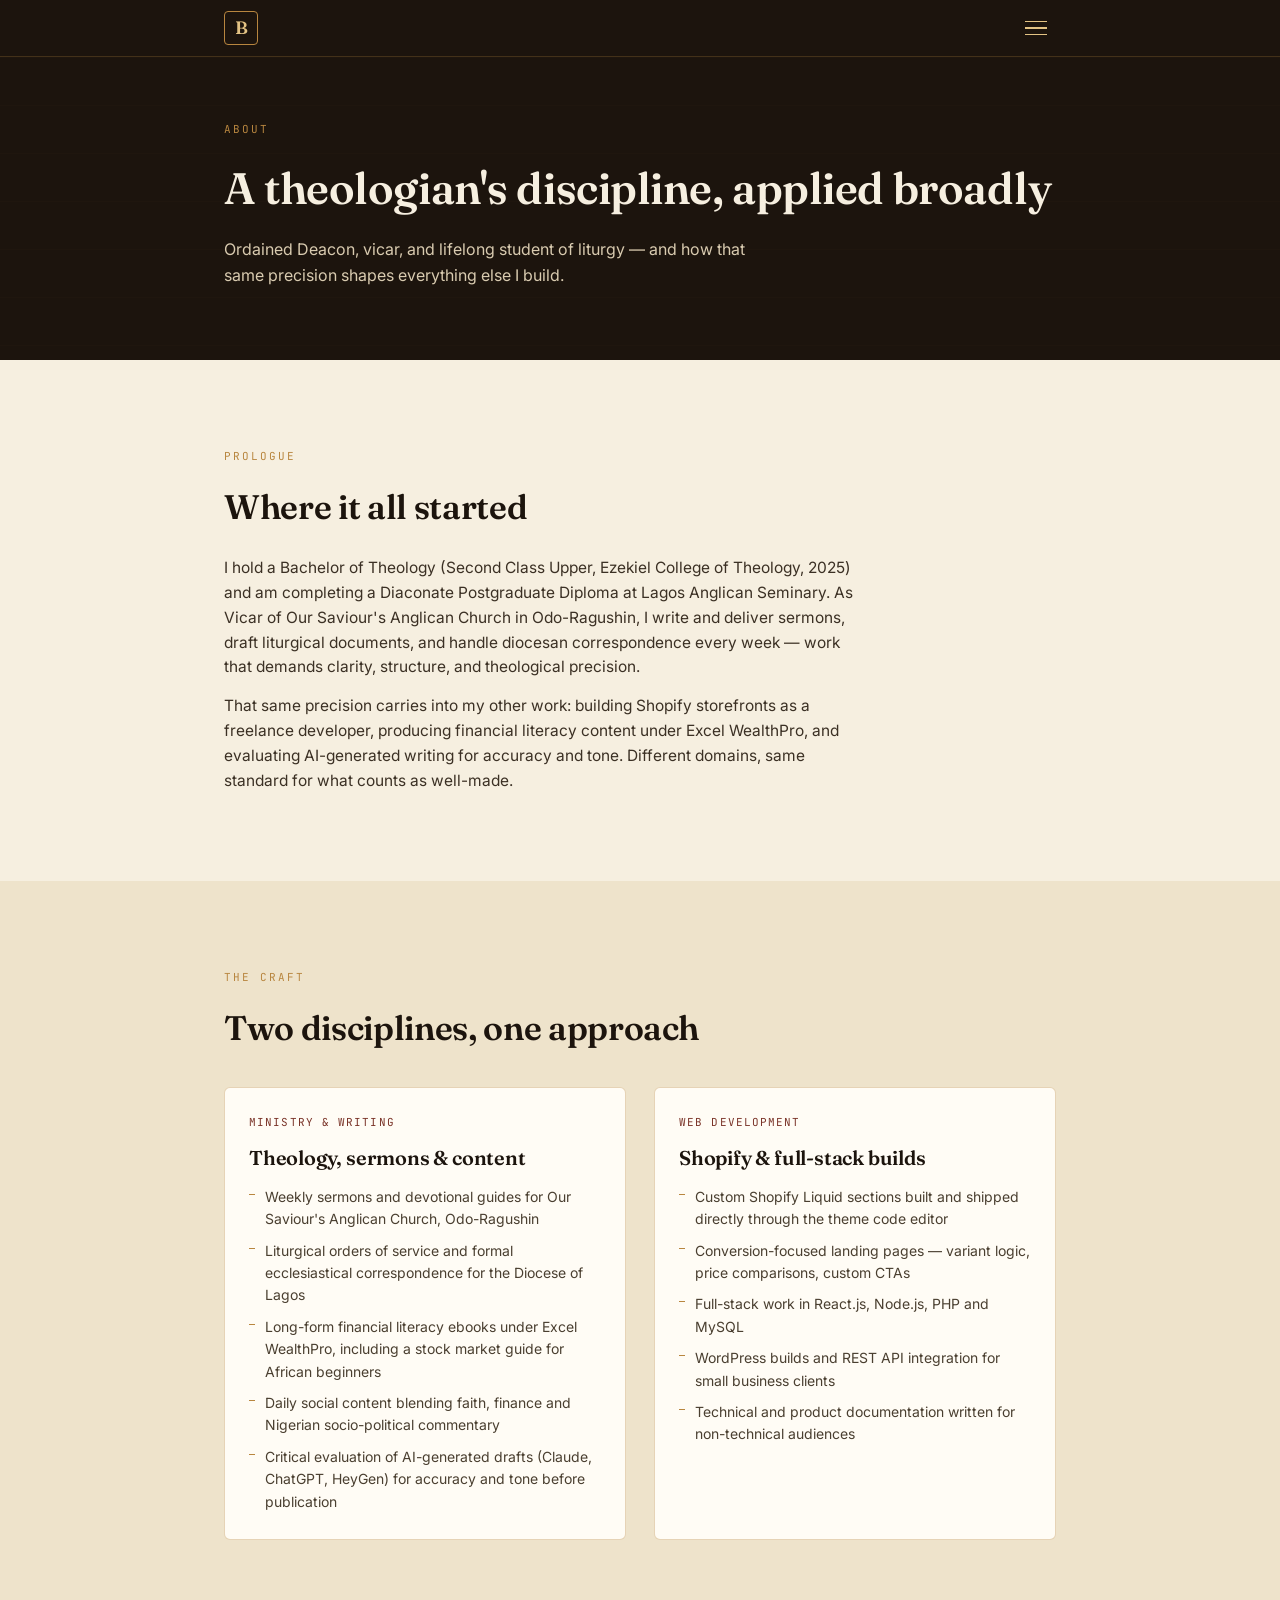
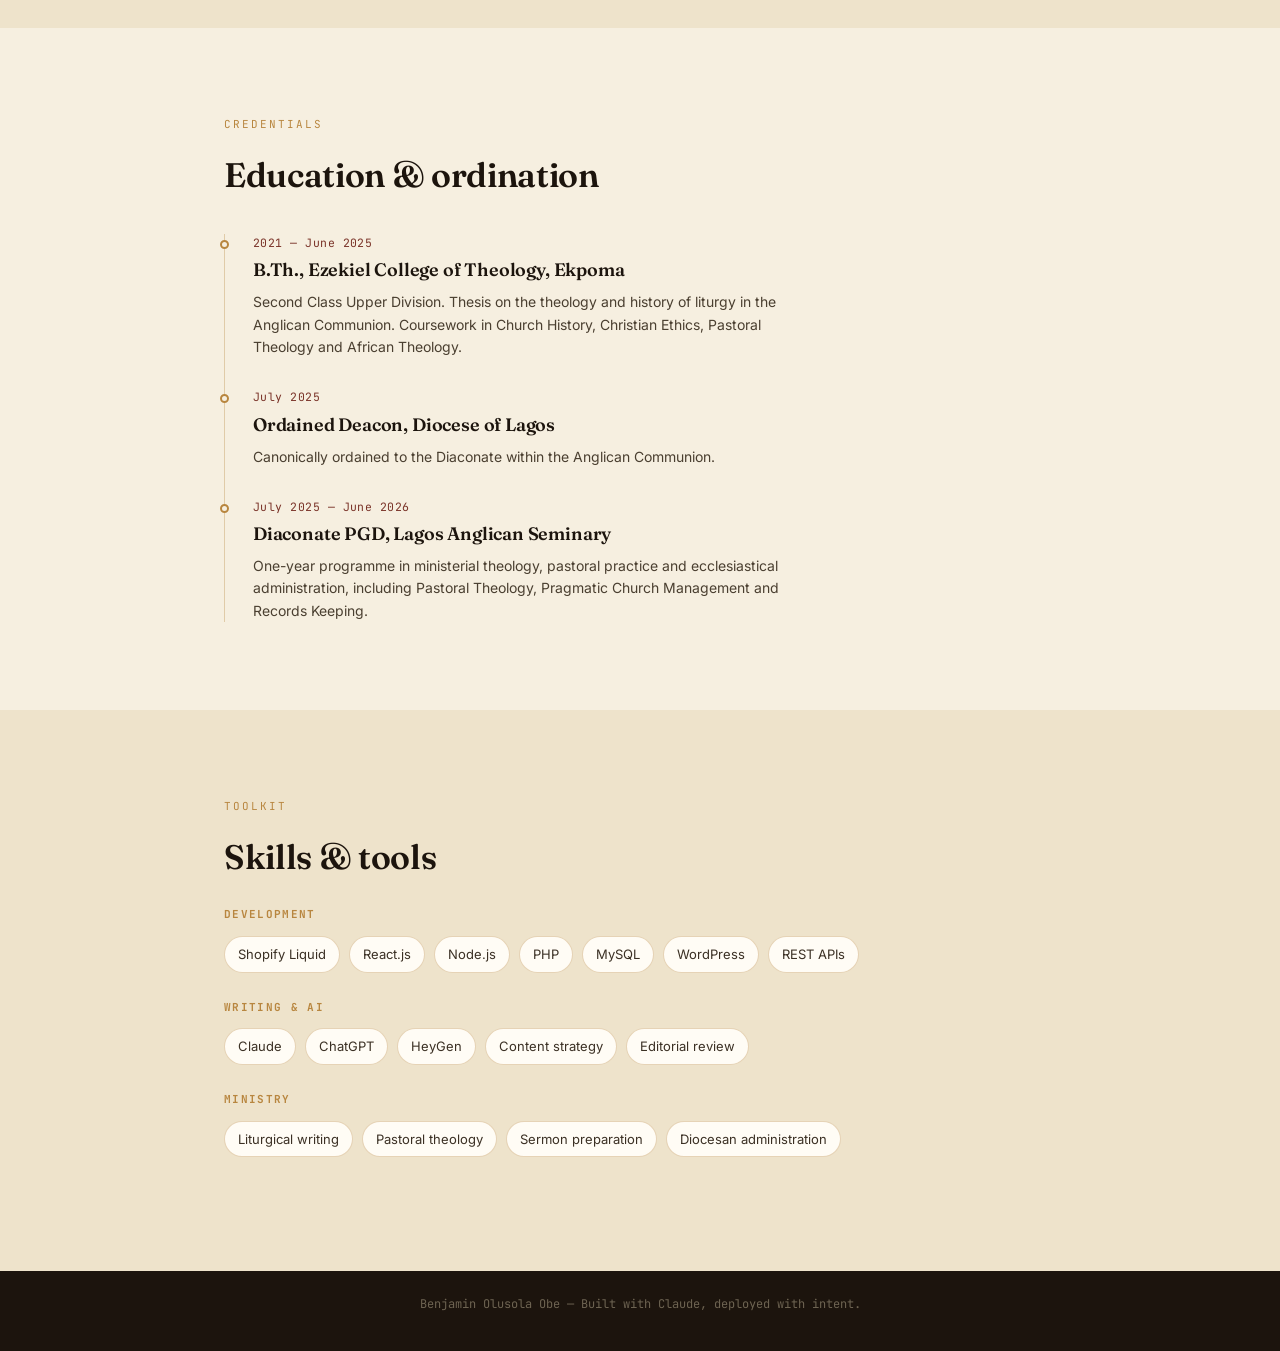
==== about.html @ 57262476 "Add files via upload" ====
<!DOCTYPE html>
<html lang="en">
<head>
<meta charset="UTF-8">
<meta name="viewport" content="width=device-width, initial-scale=1.0">
<title>About — Benjamin Olusola Obe</title>
<link rel="preconnect" href="https://fonts.googleapis.com">
<link rel="preconnect" href="https://fonts.gstatic.com" crossorigin>
<link href="https://fonts.googleapis.com/css2?family=Fraunces:opsz,wght@9..144,300..900&family=Inter:wght@400;500;600;700&family=JetBrains+Mono:wght@400;500;600&display=swap" rel="stylesheet">
<link rel="stylesheet" href="styles.css">
</head>
<body>

  <header class="nav-bar">
    <div class="wrap nav-inner">
      <a href="index.html" class="nav-brand">
        <span class="initial">B</span>
      </a>
      <button class="hamburger" id="hamburgerBtn" aria-label="Open menu" aria-expanded="false" aria-controls="navMenu">
        <span></span><span></span><span></span>
      </button>
    </div>
  </header>

  <nav class="nav-menu" id="navMenu" aria-hidden="true">
    <div class="nav-menu-inner">
      <a href="index.html" class="nav-link">Home</a>
      <a href="about.html" class="nav-link is-active">About</a>
      <a href="works.html" class="nav-link">Works</a>
      <a href="testimonials.html" class="nav-link">Testimonials</a>
      <a href="contact.html" class="nav-link">Contact</a>
      <div class="nav-menu-foot">
        <span class="eyebrow">Reach me</span>
        <a href="mailto:benjaminobe45@gmail.com">benjaminobe45@gmail.com</a>
      </div>
    </div>
  </nav>
  <div class="nav-overlay" id="navOverlay"></div>

  <header class="page-header">
    <div class="wrap">
      <span class="eyebrow">About</span>
      <h1>A theologian's discipline, applied broadly</h1>
      <p class="lede">Ordained Deacon, vicar, and lifelong student of liturgy — and how that same precision shapes everything else I build.</p>
    </div>
  </header>

  <!-- ============ PROLOGUE ============ -->
  <section>
    <div class="wrap reveal">
      <span class="eyebrow">Prologue</span>
      <h2 class="title">Where it all started</h2>
      <p class="body-text">I hold a Bachelor of Theology (Second Class Upper, Ezekiel College of Theology, 2025) and am completing a Diaconate Postgraduate Diploma at Lagos Anglican Seminary. As Vicar of Our Saviour's Anglican Church in Odo-Ragushin, I write and deliver sermons, draft liturgical documents, and handle diocesan correspondence every week — work that demands clarity, structure, and theological precision.</p>
      <p class="body-text" style="margin-top:14px;">That same precision carries into my other work: building Shopify storefronts as a freelance developer, producing financial literacy content under Excel WealthPro, and evaluating AI-generated writing for accuracy and tone. Different domains, same standard for what counts as well-made.</p>
    </div>
  </section>

  <!-- ============ THE CRAFT ============ -->
  <section style="background:var(--parchment-deep);">
    <div class="wrap reveal">
      <span class="eyebrow">The Craft</span>
      <h2 class="title">Two disciplines, one approach</h2>
      <div class="craft-grid">
        <div class="craft-card">
          <span class="tag">Ministry &amp; Writing</span>
          <h3>Theology, sermons &amp; content</h3>
          <ul>
            <li>Weekly sermons and devotional guides for Our Saviour's Anglican Church, Odo-Ragushin</li>
            <li>Liturgical orders of service and formal ecclesiastical correspondence for the Diocese of Lagos</li>
            <li>Long-form financial literacy ebooks under Excel WealthPro, including a stock market guide for African beginners</li>
            <li>Daily social content blending faith, finance and Nigerian socio-political commentary</li>
            <li>Critical evaluation of AI-generated drafts (Claude, ChatGPT, HeyGen) for accuracy and tone before publication</li>
          </ul>
        </div>
        <div class="craft-card">
          <span class="tag">Web Development</span>
          <h3>Shopify &amp; full-stack builds</h3>
          <ul>
            <li>Custom Shopify Liquid sections built and shipped directly through the theme code editor</li>
            <li>Conversion-focused landing pages — variant logic, price comparisons, custom CTAs</li>
            <li>Full-stack work in React.js, Node.js, PHP and MySQL</li>
            <li>WordPress builds and REST API integration for small business clients</li>
            <li>Technical and product documentation written for non-technical audiences</li>
          </ul>
        </div>
      </div>
    </div>
  </section>

  <!-- ============ CREDENTIALS ============ -->
  <section>
    <div class="wrap reveal">
      <span class="eyebrow">Credentials</span>
      <h2 class="title">Education &amp; ordination</h2>
      <div class="timeline">
        <div class="tl-item">
          <span class="tl-date">2021 — June 2025</span>
          <h3>B.Th., Ezekiel College of Theology, Ekpoma</h3>
          <p>Second Class Upper Division. Thesis on the theology and history of liturgy in the Anglican Communion. Coursework in Church History, Christian Ethics, Pastoral Theology and African Theology.</p>
        </div>
        <div class="tl-item">
          <span class="tl-date">July 2025</span>
          <h3>Ordained Deacon, Diocese of Lagos</h3>
          <p>Canonically ordained to the Diaconate within the Anglican Communion.</p>
        </div>
        <div class="tl-item">
          <span class="tl-date">July 2025 — June 2026</span>
          <h3>Diaconate PGD, Lagos Anglican Seminary</h3>
          <p>One-year programme in ministerial theology, pastoral practice and ecclesiastical administration, including Pastoral Theology, Pragmatic Church Management and Records Keeping.</p>
        </div>
      </div>
    </div>
  </section>

  <!-- ============ TOOLKIT ============ -->
  <section style="background:var(--parchment-deep);">
    <div class="wrap reveal">
      <span class="eyebrow">Toolkit</span>
      <h2 class="title">Skills &amp; tools</h2>

      <div class="toolkit-group">
        <h4>Development</h4>
        <div class="tag-row">
          <span class="tag-pill">Shopify Liquid</span>
          <span class="tag-pill">React.js</span>
          <span class="tag-pill">Node.js</span>
          <span class="tag-pill">PHP</span>
          <span class="tag-pill">MySQL</span>
          <span class="tag-pill">WordPress</span>
          <span class="tag-pill">REST APIs</span>
        </div>
      </div>

      <div class="toolkit-group">
        <h4>Writing &amp; AI</h4>
        <div class="tag-row">
          <span class="tag-pill">Claude</span>
          <span class="tag-pill">ChatGPT</span>
          <span class="tag-pill">HeyGen</span>
          <span class="tag-pill">Content strategy</span>
          <span class="tag-pill">Editorial review</span>
        </div>
      </div>

      <div class="toolkit-group">
        <h4>Ministry</h4>
        <div class="tag-row">
          <span class="tag-pill">Liturgical writing</span>
          <span class="tag-pill">Pastoral theology</span>
          <span class="tag-pill">Sermon preparation</span>
          <span class="tag-pill">Diocesan administration</span>
        </div>
      </div>
    </div>
  </section>

  <footer>
    Benjamin Olusola Obe — Built with Claude, deployed with intent.
  </footer>

  <script src="script.js"></script>
</body>
</html>
---- styles.css ----
:root{
  --ink:#1C140D;
  --ink-soft:#2A1F15;
  --parchment:#F6EFE0;
  --parchment-deep:#EEE3CB;
  --gold:#B8863F;
  --gold-light:#E3C384;
  --rust:#7A3328;
  --ash:#8C8273;
  --line:rgba(184,134,63,0.35);
  --maxw:880px;
}

*,*::before,*::after{box-sizing:border-box;margin:0;padding:0;}
html{scroll-behavior:smooth;}
@media (prefers-reduced-motion: reduce){
  html{scroll-behavior:auto;}
  *{animation-duration:0.001ms !important; animation-iteration-count:1 !important; transition-duration:0.001ms !important;}
}

body{
  font-family:'Inter',sans-serif;
  background:var(--parchment);
  color:var(--ink);
  line-height:1.6;
  font-size:16px;
  -webkit-font-smoothing:antialiased;
}

h1,h2,h3{font-family:'Fraunces',serif; font-weight:600; letter-spacing:-0.01em;}

a{color:inherit;}

::selection{background:var(--gold-light); color:var(--ink);}

:focus-visible{
  outline:2px solid var(--gold);
  outline-offset:3px;
  border-radius:2px;
}

.wrap{
  max-width:var(--maxw);
  margin:0 auto;
  padding:0 24px;
}

.eyebrow{
  font-family:'JetBrains Mono', monospace;
  font-size:11px;
  letter-spacing:0.18em;
  text-transform:uppercase;
  color:var(--gold);
  display:block;
  margin-bottom:14px;
}

.section-dark .eyebrow{color:var(--gold-light);}

hr.rule{
  border:none;
  border-top:1px solid var(--line);
  margin:0;
}

/* ===== NAV BAR ===== */
.nav-bar{
  background:var(--ink);
  position:sticky;
  top:0;
  z-index:100;
  border-bottom:1px solid rgba(184,134,63,0.25);
}
.nav-inner{
  display:flex;
  align-items:center;
  justify-content:space-between;
  height:56px;
}
.nav-brand{text-decoration:none; display:flex; align-items:center;}
.nav-brand .initial{
  width:34px;
  height:34px;
  border:1.5px solid var(--gold);
  border-radius:4px;
  display:flex;
  align-items:center;
  justify-content:center;
  font-family:'Fraunces',serif;
  font-size:18px;
  font-weight:600;
  color:var(--gold-light);
}

.hamburger{
  width:40px;
  height:40px;
  background:none;
  border:none;
  display:flex;
  flex-direction:column;
  align-items:center;
  justify-content:center;
  gap:5px;
  cursor:pointer;
  padding:0;
}
.hamburger span{
  display:block;
  width:22px;
  height:1.5px;
  background:var(--gold-light);
  transition:transform 0.25s ease, opacity 0.25s ease;
}
.hamburger.is-open span:nth-child(1){transform:translateY(6.5px) rotate(45deg);}
.hamburger.is-open span:nth-child(2){opacity:0;}
.hamburger.is-open span:nth-child(3){transform:translateY(-6.5px) rotate(-45deg);}

.nav-menu{
  position:fixed;
  top:0;
  right:0;
  height:100%;
  width:min(320px, 84vw);
  background:var(--ink-soft);
  z-index:200;
  transform:translateX(100%);
  transition:transform 0.3s ease;
  border-left:1px solid rgba(184,134,63,0.25);
  overflow-y:auto;
}
.nav-menu.is-open{transform:translateX(0);}
.nav-menu-inner{
  padding:80px 28px 32px;
  display:flex;
  flex-direction:column;
  gap:4px;
  min-height:100%;
}
.nav-link{
  font-family:'Fraunces',serif;
  font-size:22px;
  color:var(--parchment);
  text-decoration:none;
  padding:14px 0;
  border-bottom:1px solid rgba(184,134,63,0.15);
}
.nav-link.is-active{color:var(--gold-light);}
.nav-menu-foot{
  margin-top:auto;
  padding-top:32px;
}
.nav-menu-foot a{
  display:block;
  margin-top:8px;
  font-family:'JetBrains Mono', monospace;
  font-size:13px;
  color:var(--gold-light);
  text-decoration:none;
}

.nav-overlay{
  position:fixed;
  inset:0;
  background:rgba(0,0,0,0.5);
  z-index:150;
  opacity:0;
  visibility:hidden;
  transition:opacity 0.3s ease;
}
.nav-overlay.is-open{opacity:1; visibility:visible;}

/* ===== HERO ===== */
.hero{
  background:
    radial-gradient(ellipse 600px 400px at 85% -10%, rgba(184,134,63,0.18), transparent),
    var(--ink);
  color:var(--parchment);
  padding:56px 0 64px;
  position:relative;
  overflow:hidden;
}

.hero::after{
  content:"";
  position:absolute;
  inset:0;
  background-image:
    linear-gradient(var(--line) 1px, transparent 1px);
  background-size:100% 48px;
  opacity:0.06;
  pointer-events:none;
}

.hero-top{
  display:flex;
  align-items:center;
  gap:18px;
  margin-bottom:40px;
}

.initial-lg{
  width:58px;
  height:58px;
  flex:none;
  border:1.5px solid var(--gold);
  border-radius:4px;
  display:flex;
  align-items:center;
  justify-content:center;
  font-family:'Fraunces',serif;
  font-size:30px;
  font-weight:600;
  color:var(--gold-light);
  position:relative;
}
.initial-lg::before, .initial-lg::after{
  content:"";
  position:absolute;
  width:7px; height:7px;
  border:1px solid var(--gold);
}
.initial-lg::before{top:-1.5px; left:-1.5px; border-width:1px 0 0 1px;}
.initial-lg::after{bottom:-1.5px; right:-1.5px; border-width:0 1px 1px 0;}

.role-cycle{
  font-family:'JetBrains Mono', monospace;
  font-size:13px;
  letter-spacing:0.04em;
  color:var(--gold-light);
  min-height:18px;
}
.role-cycle .cursor{
  display:inline-block;
  width:7px;
  background:var(--gold-light);
  margin-left:2px;
  animation:blink 1s steps(1) infinite;
}
@keyframes blink{50%{opacity:0;}}

.hero h1{
  font-size:clamp(34px, 8vw, 52px);
  line-height:1.08;
  margin-bottom:18px;
}
.hero h1 em{
  font-style:italic;
  color:var(--gold-light);
}

.hero p.lede{
  font-size:17px;
  color:#D9CBB0;
  max-width:560px;
  margin-bottom:32px;
}

/* ===== PAGE HEADER (for non-home pages) ===== */
.page-header{
  background:var(--ink);
  color:var(--parchment);
  padding:48px 0 56px;
  position:relative;
  overflow:hidden;
}
.page-header::after{
  content:"";
  position:absolute;
  inset:0;
  background-image:linear-gradient(var(--line) 1px, transparent 1px);
  background-size:100% 48px;
  opacity:0.06;
  pointer-events:none;
}
.page-header h1{
  font-size:clamp(30px, 7vw, 44px);
  color:var(--parchment);
  position:relative;
}
.page-header p.lede{
  font-size:16px;
  color:#D9CBB0;
  max-width:560px;
  margin-top:14px;
  position:relative;
}

.btn-row{
  display:flex;
  gap:14px;
  flex-wrap:wrap;
}

.btn{
  font-family:'JetBrains Mono', monospace;
  font-size:13px;
  letter-spacing:0.02em;
  padding:13px 22px;
  border-radius:3px;
  text-decoration:none;
  display:inline-block;
  transition:transform 0.15s ease, background 0.15s ease, color 0.15s ease;
}
.btn-primary{
  background:var(--gold);
  color:var(--ink);
  font-weight:600;
}
.btn-primary:hover{background:var(--gold-light); transform:translateY(-1px);}
.btn-ghost{
  border:1px solid var(--line);
  color:var(--parchment);
}
.btn-ghost:hover{border-color:var(--gold); color:var(--gold-light);}

/* ===== GENERIC SECTION ===== */
section{
  padding:64px 0;
}
.section-dark{
  background:var(--ink);
  color:var(--parchment);
}
.section-dark .ash{color:#B6A98C;}

h2.title{
  font-size:clamp(26px, 5vw, 34px);
  margin-bottom:22px;
}

p.body-text{
  max-width:640px;
  font-size:15.5px;
  color:#3B3024;
}
.section-dark p.body-text{color:#D9CBB0;}

/* ===== REVEAL ===== */
.reveal{
  opacity:0;
  transform:translateY(16px);
  transition:opacity 0.6s ease, transform 0.6s ease;
}
.reveal.in{opacity:1; transform:translateY(0);}

/* ===== TEASER GRID (home) ===== */
.teaser-grid{
  display:grid;
  grid-template-columns:1fr;
  gap:20px;
  margin-top:32px;
}
@media (min-width:680px){
  .teaser-grid{grid-template-columns:repeat(3, 1fr);}
}
.teaser-card{
  background:#FFFCF5;
  border:1px solid var(--line);
  border-radius:6px;
  padding:26px 22px;
  text-decoration:none;
  display:flex;
  flex-direction:column;
  gap:10px;
  transition:transform 0.2s ease, box-shadow 0.2s ease;
}
.teaser-card:hover{transform:translateY(-3px); box-shadow:0 16px 32px -20px rgba(28,20,13,0.3);}
.teaser-card .tag{
  font-family:'JetBrains Mono', monospace;
  font-size:11px;
  letter-spacing:0.1em;
  text-transform:uppercase;
  color:var(--rust);
}
.teaser-card h3{font-size:18px;}
.teaser-card p{font-size:14px; color:#4A3F30;}
.teaser-link{
  font-family:'JetBrains Mono', monospace;
  font-size:12.5px;
  color:var(--gold);
  margin-top:auto;
  padding-top:6px;
}

/* ===== CRAFT GRID (about) ===== */
.craft-grid{
  display:grid;
  grid-template-columns:1fr;
  gap:28px;
  margin-top:32px;
}
@media (min-width:680px){
  .craft-grid{grid-template-columns:1fr 1fr;}
}
.craft-card{
  background:#FFFCF5;
  border:1px solid var(--line);
  border-radius:6px;
  padding:26px 24px;
}
.craft-card .tag{
  font-family:'JetBrains Mono', monospace;
  font-size:11px;
  letter-spacing:0.1em;
  text-transform:uppercase;
  color:var(--rust);
  display:block;
  margin-bottom:10px;
}
.craft-card h3{
  font-size:20px;
  margin-bottom:12px;
}
.craft-card ul{
  list-style:none;
  display:flex;
  flex-direction:column;
  gap:9px;
}
.craft-card li{
  font-size:14px;
  color:#4A3F30;
  padding-left:16px;
  position:relative;
}
.craft-card li::before{
  content:"";
  position:absolute;
  left:0; top:8px;
  width:6px; height:1px;
  background:var(--gold);
}

/* ===== CASE STUDY (works) ===== */
.case-meta{
  display:flex;
  flex-wrap:wrap;
  gap:10px;
  margin:18px 0 28px;
}
.chip{
  font-family:'JetBrains Mono', monospace;
  font-size:11.5px;
  border:1px solid var(--line);
  color:var(--gold-light);
  padding:5px 11px;
  border-radius:20px;
}

.editor-mock{
  background:#15100A;
  border:1px solid rgba(184,134,63,0.25);
  border-radius:8px;
  overflow:hidden;
  margin:28px 0;
  box-shadow:0 24px 48px -24px rgba(0,0,0,0.6);
}
.editor-bar{
  display:flex;
  align-items:center;
  gap:8px;
  padding:10px 14px;
  background:#1F1710;
  border-bottom:1px solid rgba(184,134,63,0.18);
}
.editor-dot{width:9px; height:9px; border-radius:50%;}
.editor-bar .url{
  margin-left:10px;
  font-family:'JetBrains Mono', monospace;
  font-size:11.5px;
  color:#9C8E72;
}
.editor-body{
  padding:18px 16px 20px;
  font-family:'JetBrains Mono', monospace;
  font-size:12.5px;
  line-height:1.7;
  overflow-x:auto;
  color:#D9CBB0;
}
.editor-body .ln{color:#5C5240; user-select:none; margin-right:14px;}
.editor-body .tag-liquid{color:var(--gold-light);}
.editor-body .str{color:#9DBE8C;}
.editor-body .com{color:#6E6452; font-style:italic;}

.result-row{
  display:grid;
  grid-template-columns:1fr;
  gap:18px;
  margin-top:28px;
}
@media (min-width:680px){
  .result-row{grid-template-columns:1fr 1fr;}
}
.result-card{
  border-left:2px solid var(--gold);
  padding-left:16px;
}
.result-card h4{
  font-family:'Fraunces',serif;
  font-size:16px;
  margin-bottom:6px;
  color:var(--gold-light);
}
.result-card p{
  font-size:14px;
  color:#C7B796;
}

/* ===== PROJECT LIST (works - also built) ===== */
.project-list{
  display:flex;
  flex-direction:column;
  gap:0;
  margin-top:28px;
  border-top:1px solid var(--line);
}
.project-row{
  display:flex;
  flex-direction:column;
  gap:6px;
  padding:22px 0;
  border-bottom:1px solid var(--line);
}
@media (min-width:680px){
  .project-row{
    flex-direction:row;
    justify-content:space-between;
    align-items:baseline;
    gap:24px;
  }
}
.project-row h3{font-size:18px;}
.project-row .desc{
  font-size:14px;
  color:#4A3F30;
  max-width:480px;
}
.project-row .meta{
  font-family:'JetBrains Mono', monospace;
  font-size:11.5px;
  color:var(--rust);
  white-space:nowrap;
}

/* ===== TIMELINE (about - credentials) ===== */
.timeline{
  margin-top:32px;
  border-left:1px solid var(--line);
  padding-left:28px;
  display:flex;
  flex-direction:column;
  gap:30px;
}
.tl-item{position:relative;}
.tl-item::before{
  content:"";
  position:absolute;
  left:-33px;
  top:6px;
  width:9px; height:9px;
  border-radius:50%;
  background:var(--parchment);
  border:2px solid var(--gold);
}
.tl-date{
  font-family:'JetBrains Mono', monospace;
  font-size:11.5px;
  color:var(--rust);
  letter-spacing:0.04em;
  margin-bottom:4px;
  display:block;
}
.tl-item h3{font-size:18px; margin-bottom:6px;}
.tl-item p{font-size:14px; color:#4A3F30; max-width:560px;}

/* ===== TOOLKIT (about) ===== */
.toolkit-group{margin-bottom:26px;}
.toolkit-group h4{
  font-family:'JetBrains Mono', monospace;
  font-size:11px;
  letter-spacing:0.12em;
  text-transform:uppercase;
  color:var(--gold);
  margin-bottom:12px;
}
.tag-row{display:flex; flex-wrap:wrap; gap:9px;}
.tag-pill{
  font-size:13px;
  background:#FFFCF5;
  border:1px solid var(--line);
  color:#3B3024;
  padding:7px 13px;
  border-radius:20px;
}

/* ===== CONTACT ===== */
.contact-box{
  margin-top:28px;
  display:flex;
  flex-direction:column;
  gap:20px;
}
.contact-line{
  display:flex;
  justify-content:space-between;
  align-items:baseline;
  border-bottom:1px solid var(--line);
  padding-bottom:14px;
  font-family:'JetBrains Mono', monospace;
  font-size:13px;
  flex-wrap:wrap;
  gap:8px;
}
.contact-line span:first-child{color:#9C8E72;}
.contact-line a{color:var(--gold-light); text-decoration:none;}
.contact-line a:hover{color:var(--parchment);}

/* ===== TESTIMONIALS PLACEHOLDER ===== */
.placeholder-box{
  margin-top:32px;
  border:1px dashed var(--line);
  border-radius:8px;
  padding:48px 28px;
  text-align:center;
  background:#FFFCF5;
}
.placeholder-box .icon{
  font-family:'Fraunces',serif;
  font-size:38px;
  color:var(--gold);
  display:block;
  margin-bottom:16px;
}
.placeholder-box h3{font-size:19px; margin-bottom:10px;}
.placeholder-box p{font-size:14.5px; color:#4A3F30; max-width:420px; margin:0 auto;}

footer{
  background:var(--ink);
  color:#6E6452;
  text-align:center;
  font-size:12px;
  font-family:'JetBrains Mono', monospace;
  padding:24px 0 36px;
}

@media (min-width:680px){
  section{padding:88px 0;}
  .hero{padding:80px 0 84px;}
  .page-header{padding:64px 0 72px;}
}
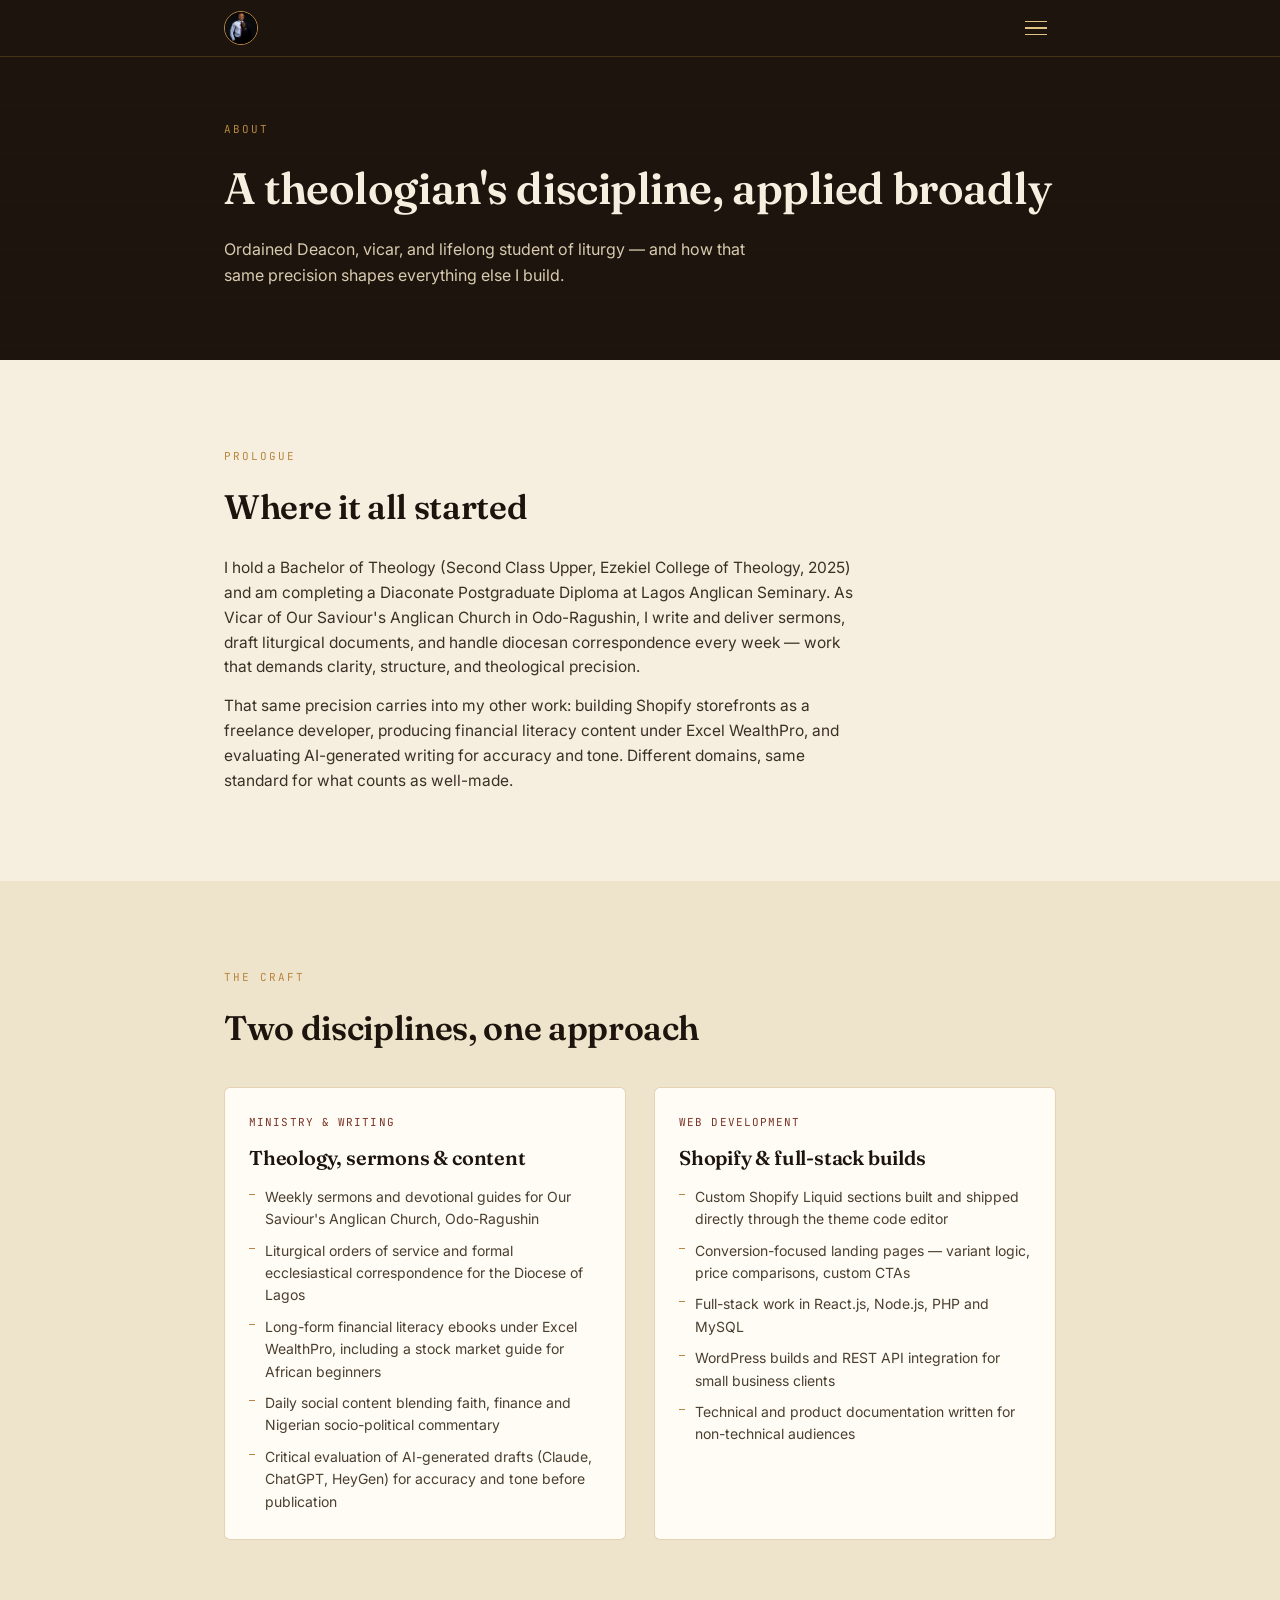
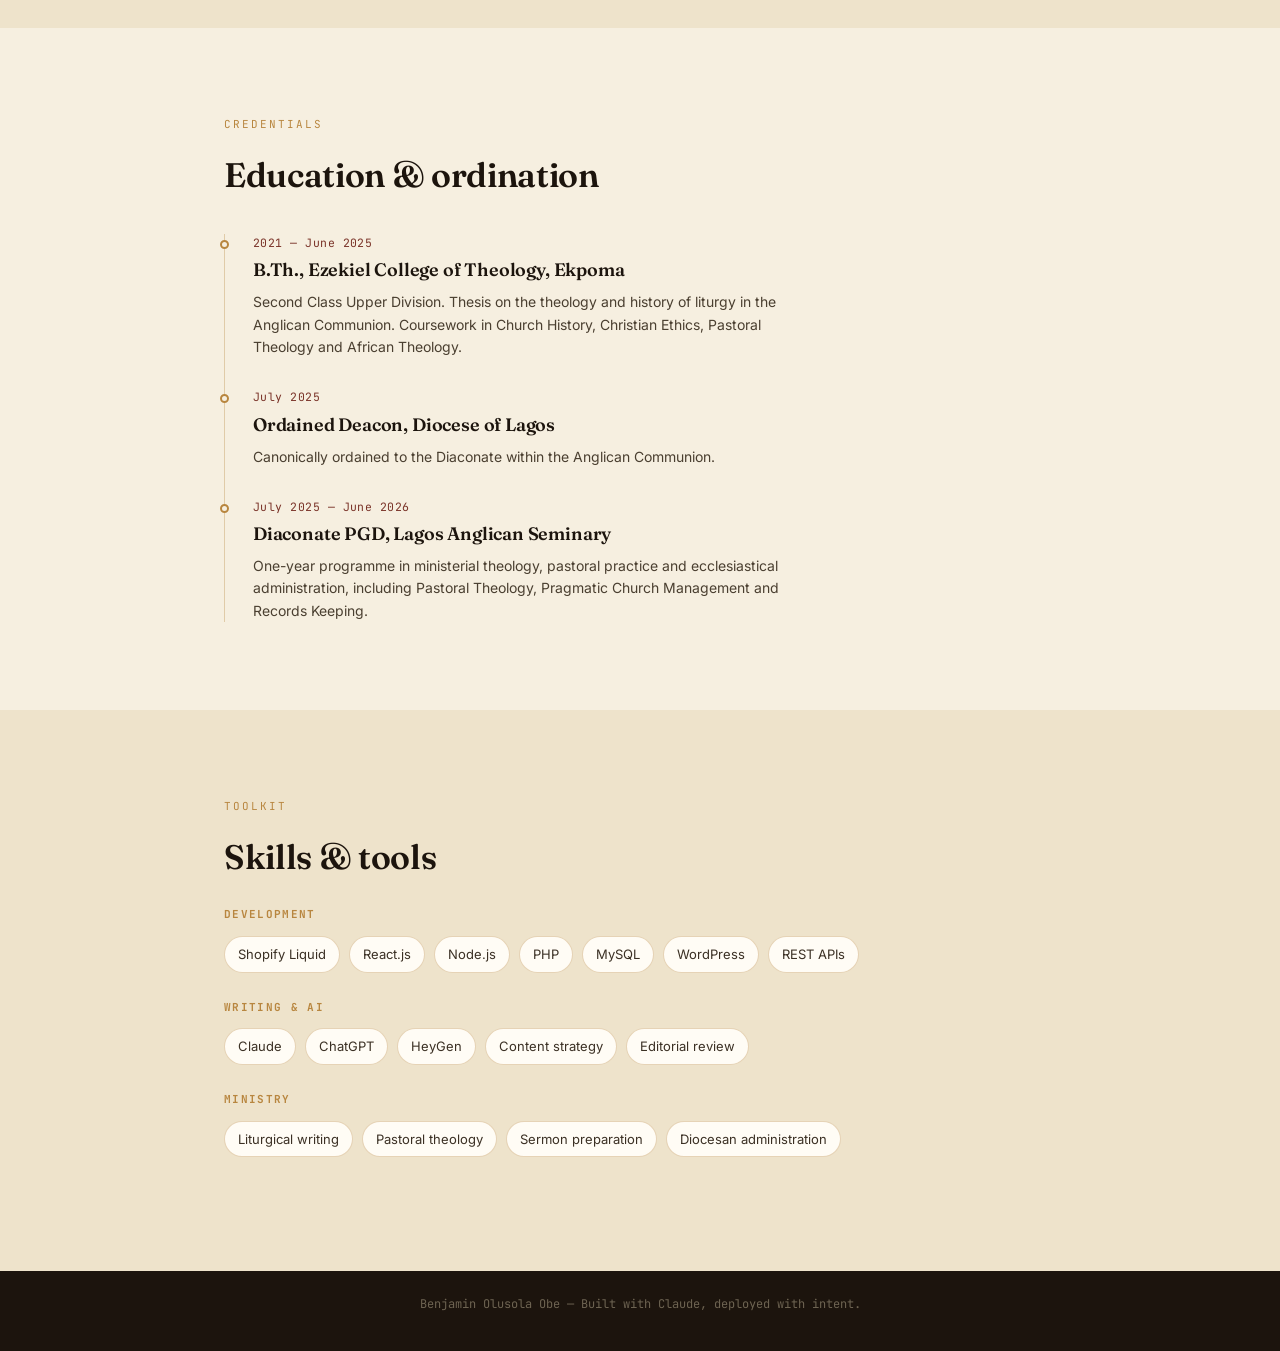
==== commit 32d39e6a: "Update about.html" ====
--- a/about.html
+++ b/about.html
@@ -14,7 +14,7 @@
   <header class="nav-bar">
     <div class="wrap nav-inner">
       <a href="index.html" class="nav-brand">
-        <span class="initial">B</span>
+        <span class="initial"><img src="profile-small.jpg" alt="Benjamin Olusola Obe"></span>
       </a>
       <button class="hamburger" id="hamburgerBtn" aria-label="Open menu" aria-expanded="false" aria-controls="navMenu">
         <span></span><span></span><span></span>
--- a/styles.css
+++ b/styles.css
@@ -9,7 +9,37 @@
   --ash:#8C8273;
   --line:rgba(184,134,63,0.35);
   --maxw:880px;
-}
+
+  --teal:#2E6E62;
+  --teal-light:#7FBDAE;
+  --teal-line:rgba(47,110,98,0.35);
+
+  --navy:#2C3E66;
+  --navy-light:#8FA3CC;
+  --navy-line:rgba(44,62,102,0.35);
+}
+
+.section-teal{background:#16332D; color:var(--parchment);}
+.section-teal .eyebrow{color:var(--teal-light);}
+.section-teal .body-text{color:#CFE3DC;}
+.section-teal .chip{border-color:var(--teal-line); color:var(--teal-light);}
+.section-teal .result-card{border-left-color:var(--teal-light);}
+.section-teal .result-card h4{color:var(--teal-light);}
+.section-teal .result-card p{color:#B9D4CB;}
+.section-teal .btn-ghost{border-color:var(--teal-line);}
+.section-teal .btn-ghost:hover{border-color:var(--teal-light); color:var(--teal-light);}
+.section-teal .editor-bar{background:#102420; border-bottom-color:rgba(127,189,174,0.18);}
+.section-teal .editor-mock{background:#0C1C18; border-color:rgba(127,189,174,0.25);}
+
+.section-navy{background:#1B2740; color:var(--parchment);}
+.section-navy .eyebrow{color:var(--navy-light);}
+.section-navy .body-text{color:#D3D9EA;}
+.section-navy .chip{border-color:var(--navy-line); color:var(--navy-light);}
+.section-navy .result-card{border-left-color:var(--navy-light);}
+.section-navy .result-card h4{color:var(--navy-light);}
+.section-navy .result-card p{color:#C3CBE2;}
+.section-navy .btn-ghost{border-color:var(--navy-line);}
+.section-navy .btn-ghost:hover{border-color:var(--navy-light); color:var(--navy-light);}
 
 *,*::before,*::after{box-sizing:border-box;margin:0;padding:0;}
 html{scroll-behavior:smooth;}
@@ -82,14 +112,17 @@
   width:34px;
   height:34px;
   border:1.5px solid var(--gold);
-  border-radius:4px;
+  border-radius:50%;
+  overflow:hidden;
   display:flex;
   align-items:center;
   justify-content:center;
-  font-family:'Fraunces',serif;
-  font-size:18px;
-  font-weight:600;
-  color:var(--gold-light);
+}
+.nav-brand .initial img{
+  width:100%;
+  height:100%;
+  object-fit:cover;
+  display:block;
 }
 
 .hamburger{
@@ -200,28 +233,26 @@
 }
 
 .initial-lg{
-  width:58px;
-  height:58px;
+  width:80px;
+  height:80px;
   flex:none;
-  border:1.5px solid var(--gold);
-  border-radius:4px;
-  display:flex;
-  align-items:center;
-  justify-content:center;
-  font-family:'Fraunces',serif;
-  font-size:30px;
-  font-weight:600;
-  color:var(--gold-light);
-  position:relative;
-}
-.initial-lg::before, .initial-lg::after{
-  content:"";
-  position:absolute;
-  width:7px; height:7px;
-  border:1px solid var(--gold);
-}
-.initial-lg::before{top:-1.5px; left:-1.5px; border-width:1px 0 0 1px;}
-.initial-lg::after{bottom:-1.5px; right:-1.5px; border-width:0 1px 1px 0;}
+  border:2px solid var(--gold);
+  border-radius:50%;
+  overflow:hidden;
+  animation:floatPhoto 4s ease-in-out infinite;
+}
+.initial-lg img{
+  width:100%;
+  height:100%;
+  object-fit:cover;
+  display:block;
+}
+@keyframes floatPhoto{
+  0%,100%{transform:translateY(0);}
+  50%{transform:translateY(-6px);}
+}
+
+.5px; border-width:0 1px 1px 0;}
 
 .role-cycle{
   font-family:'JetBrains Mono', monospace;
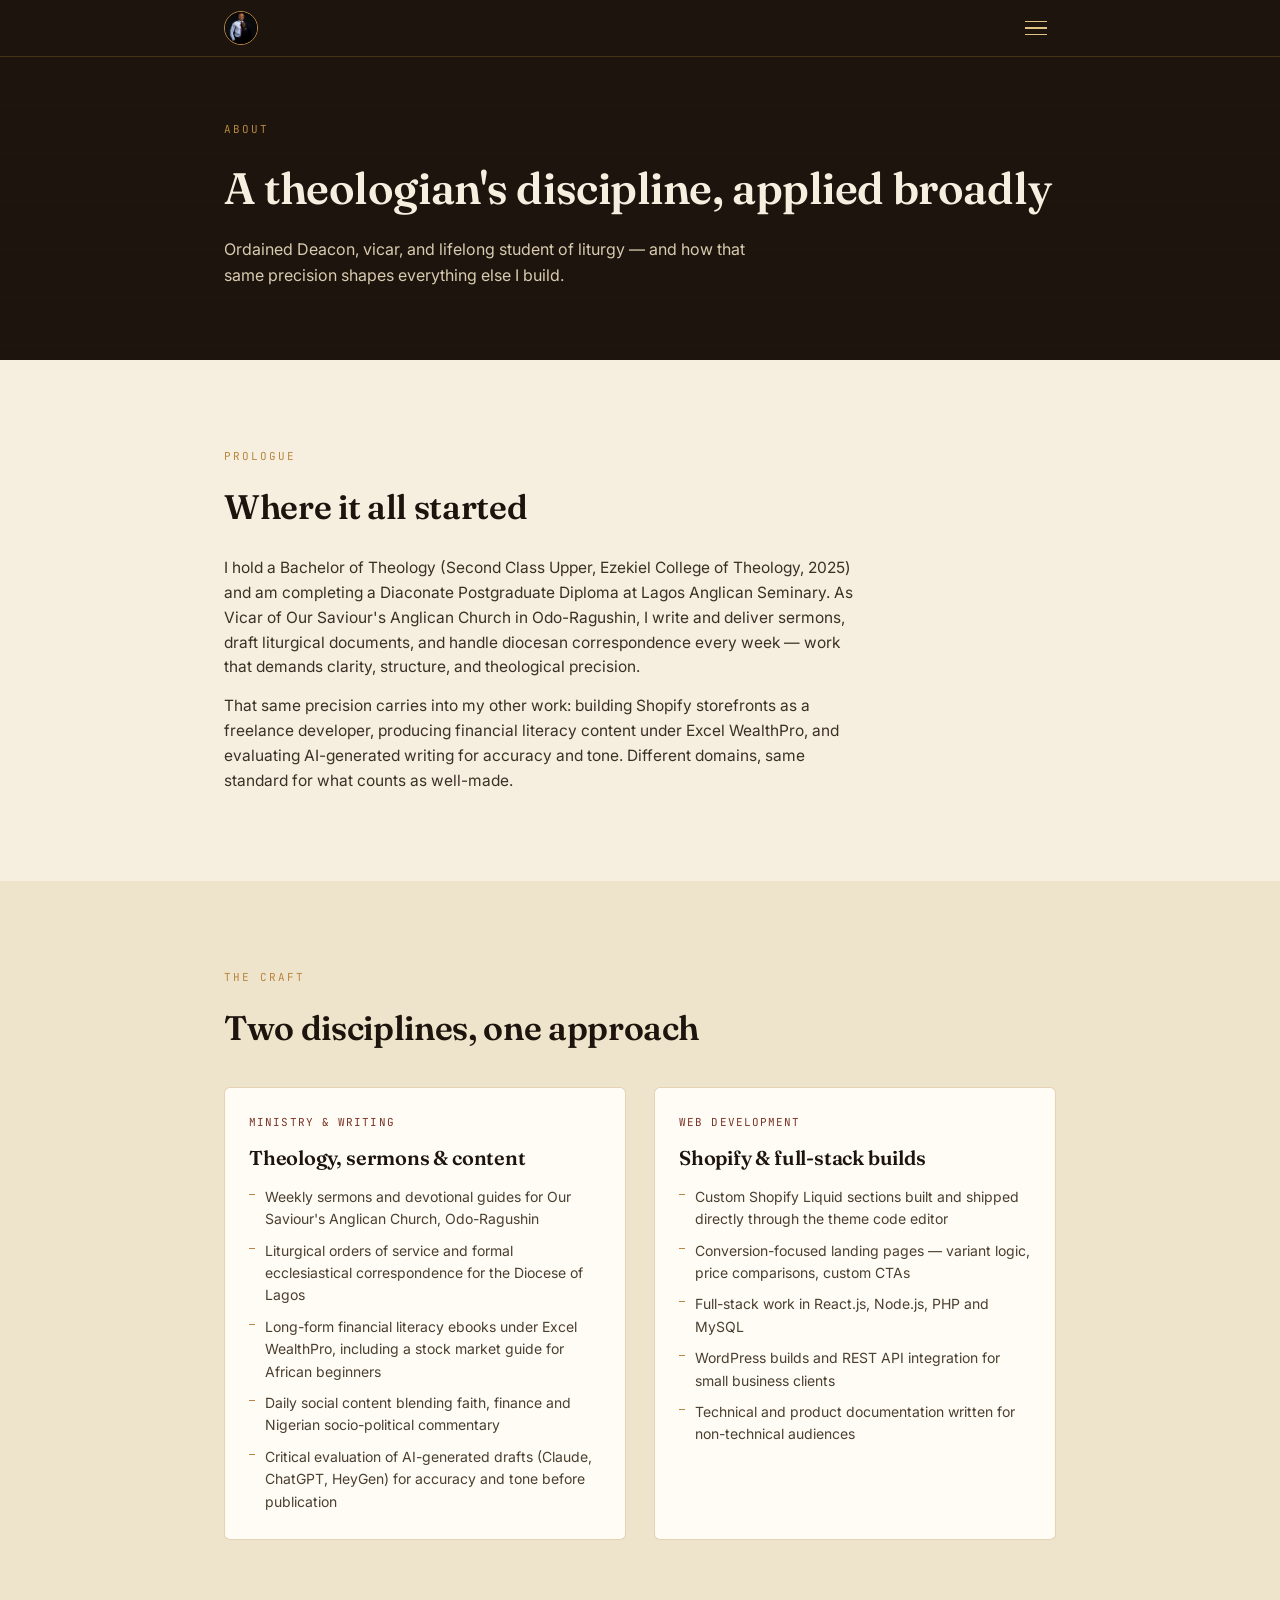
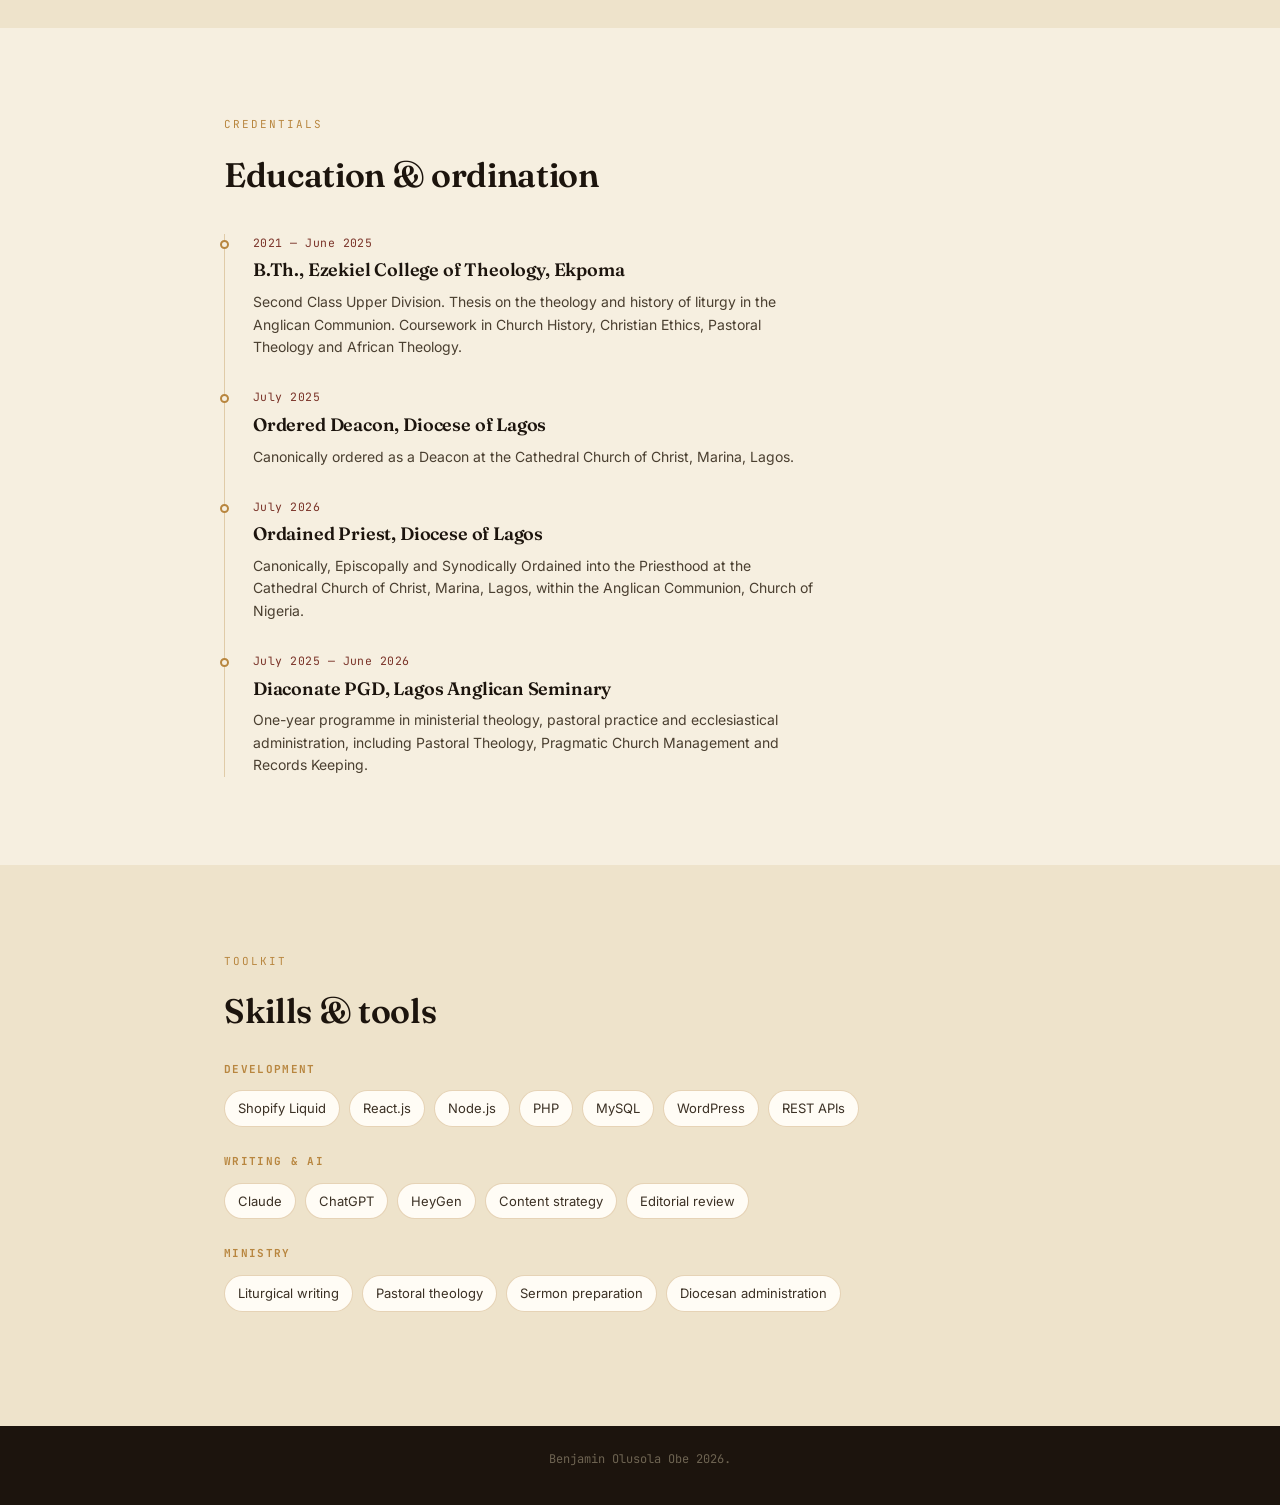
==== commit f166b345: "Update about.html" ====
--- a/about.html
+++ b/about.html
@@ -100,8 +100,13 @@
         </div>
         <div class="tl-item">
           <span class="tl-date">July 2025</span>
-          <h3>Ordained Deacon, Diocese of Lagos</h3>
-          <p>Canonically ordained to the Diaconate within the Anglican Communion.</p>
+          <h3>Ordered Deacon, Diocese of Lagos</h3>
+          <p>Canonically ordered as a Deacon at the Cathedral Church of Christ, Marina, Lagos.</p>
+        </div>
+        <div class="tl-item">
+          <span class="tl-date">July 2026</span>
+          <h3>Ordained Priest, Diocese of Lagos</h3>
+          <p>Canonically, Episcopally and Synodically Ordained into the Priesthood at the Cathedral Church of Christ, Marina, Lagos, within the Anglican Communion, Church of Nigeria.</p>
         </div>
         <div class="tl-item">
           <span class="tl-date">July 2025 — June 2026</span>
@@ -155,7 +160,7 @@
   </section>
 
   <footer>
-    Benjamin Olusola Obe — Built with Claude, deployed with intent.
+    Benjamin Olusola Obe 2026.
   </footer>
 
   <script src="script.js"></script>
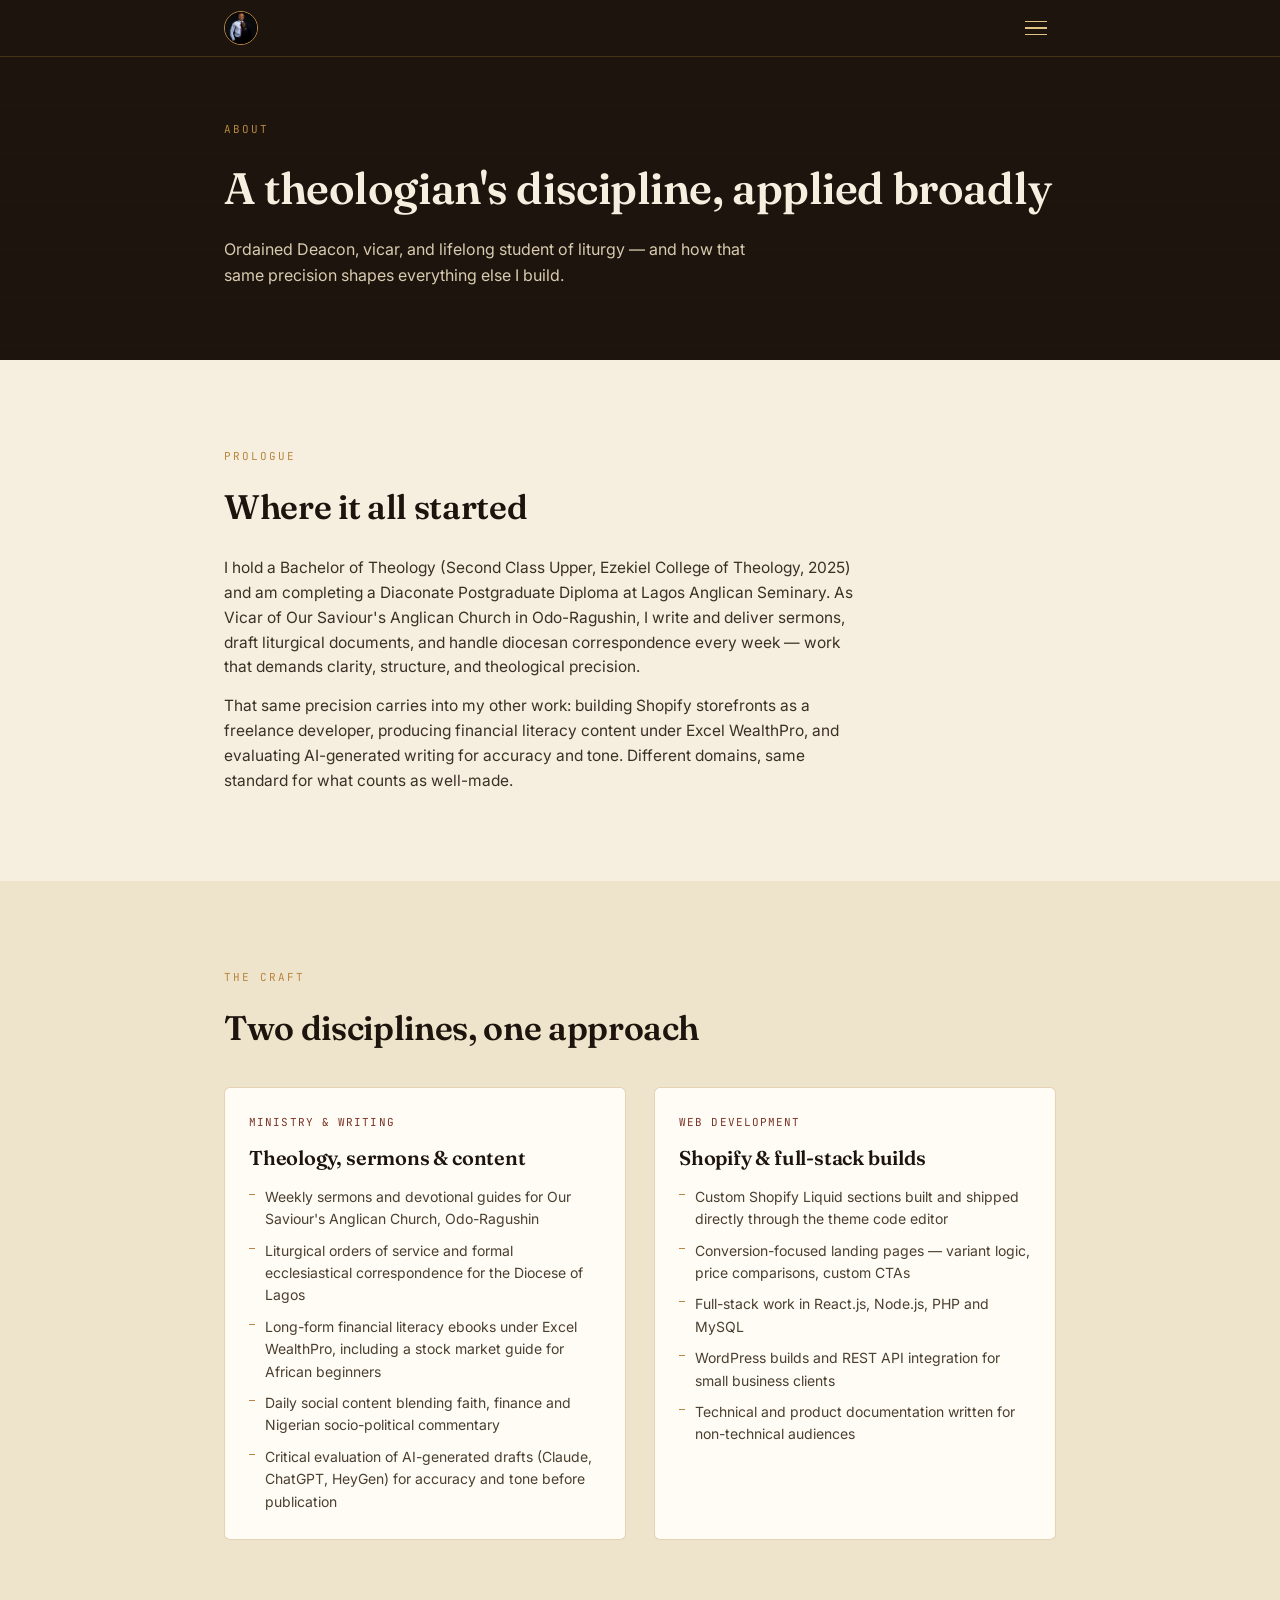
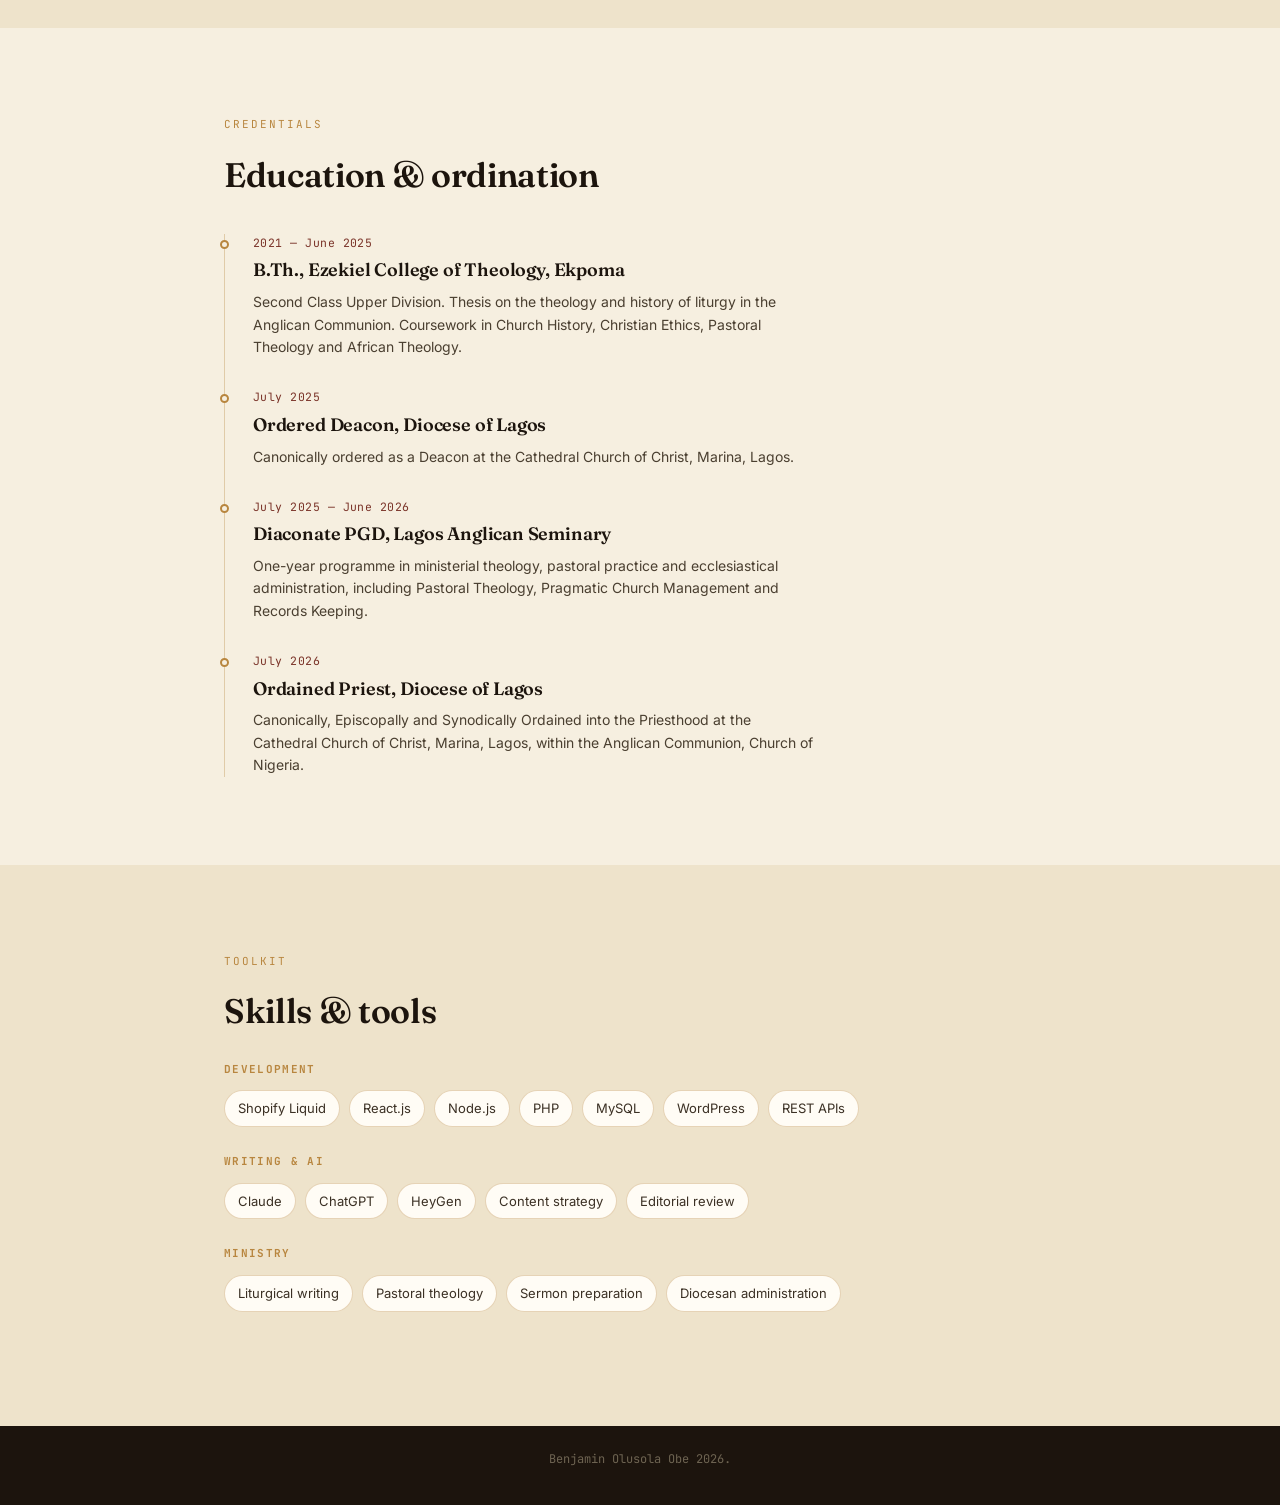
==== commit cd36176f: "Update about.html" ====
--- a/about.html
+++ b/about.html
@@ -104,14 +104,14 @@
           <p>Canonically ordered as a Deacon at the Cathedral Church of Christ, Marina, Lagos.</p>
         </div>
         <div class="tl-item">
+          <span class="tl-date">July 2025 — June 2026</span>
+          <h3>Diaconate PGD, Lagos Anglican Seminary</h3>
+          <p>One-year programme in ministerial theology, pastoral practice and ecclesiastical administration, including Pastoral Theology, Pragmatic Church Management and Records Keeping.</p>
+        </div>
+        <div class="tl-item">
           <span class="tl-date">July 2026</span>
           <h3>Ordained Priest, Diocese of Lagos</h3>
           <p>Canonically, Episcopally and Synodically Ordained into the Priesthood at the Cathedral Church of Christ, Marina, Lagos, within the Anglican Communion, Church of Nigeria.</p>
-        </div>
-        <div class="tl-item">
-          <span class="tl-date">July 2025 — June 2026</span>
-          <h3>Diaconate PGD, Lagos Anglican Seminary</h3>
-          <p>One-year programme in ministerial theology, pastoral practice and ecclesiastical administration, including Pastoral Theology, Pragmatic Church Management and Records Keeping.</p>
         </div>
       </div>
     </div>
